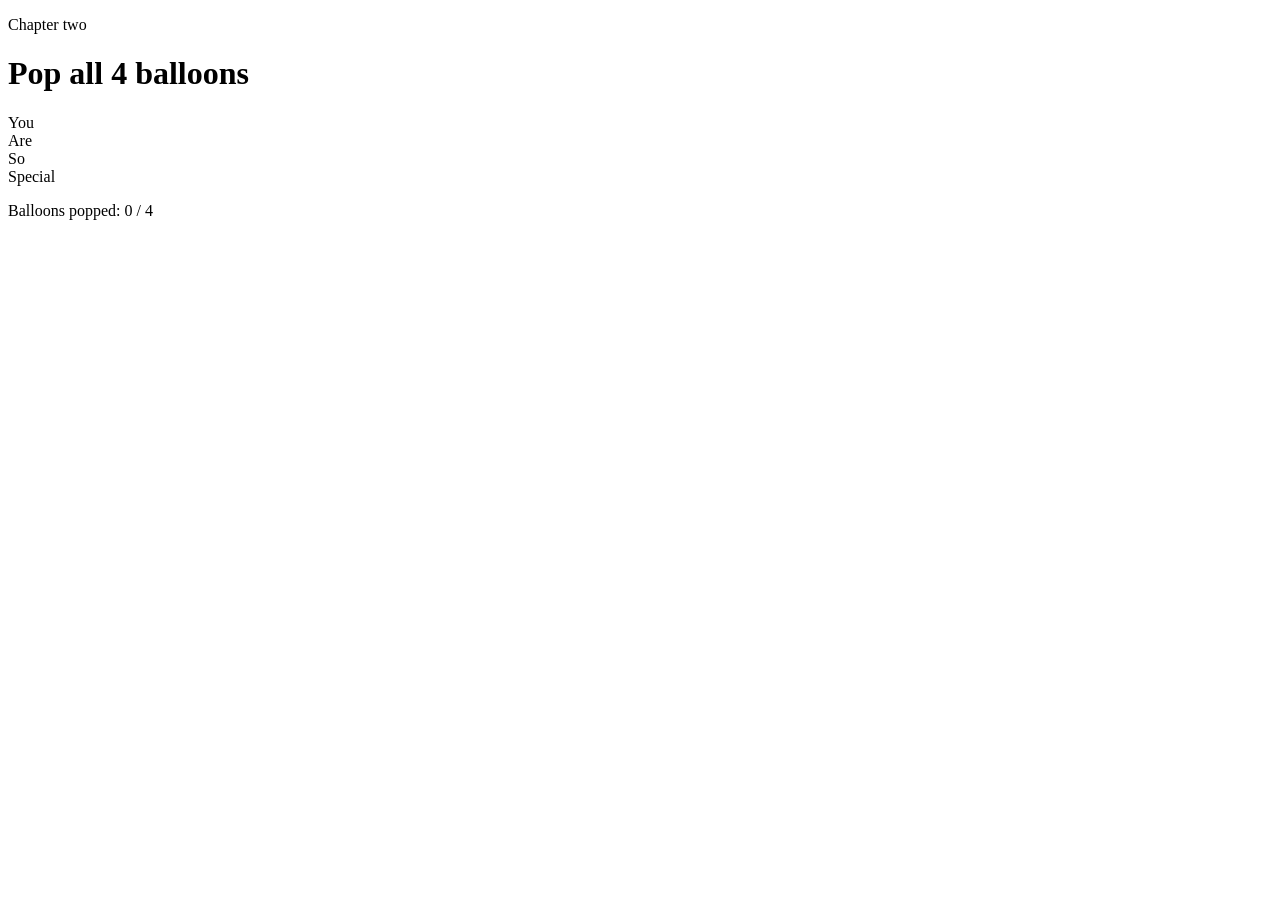
==== balloons.html @ f76d04a2 "Add files via upload" ====
<!DOCTYPE html>
<html lang="en">
<head>
<meta charset="UTF-8">
<meta name="viewport" content="width=device-width, initial-scale=1.0">
<title>Pop the Balloons ❤️</title>
<link rel="stylesheet" href="css/style.css">
<link href="https://fonts.googleapis.com/css2?family=Cormorant+Garamond:wght@600&family=Poppins:wght@400;600&display=swap" rel="stylesheet">
</head>
<body>
<div class="stars"></div>

<div class="page">
  <div class="card">
    <p class="eyebrow">Chapter two</p>
    <h1>Pop all 4 balloons</h1>

    <div class="balloon-grid">
      <div class="balloon red"><span>You</span></div>
      <div class="balloon blue"><span>Are</span></div>
      <div class="balloon yellow"><span>So</span></div>
      <div class="balloon pink"><span>Special</span></div>
    </div>

    <p class="status" id="status">Balloons popped: 0 / 4</p>
  </div>
</div>

<script src="js/script.js"></script>
</body>
</html>
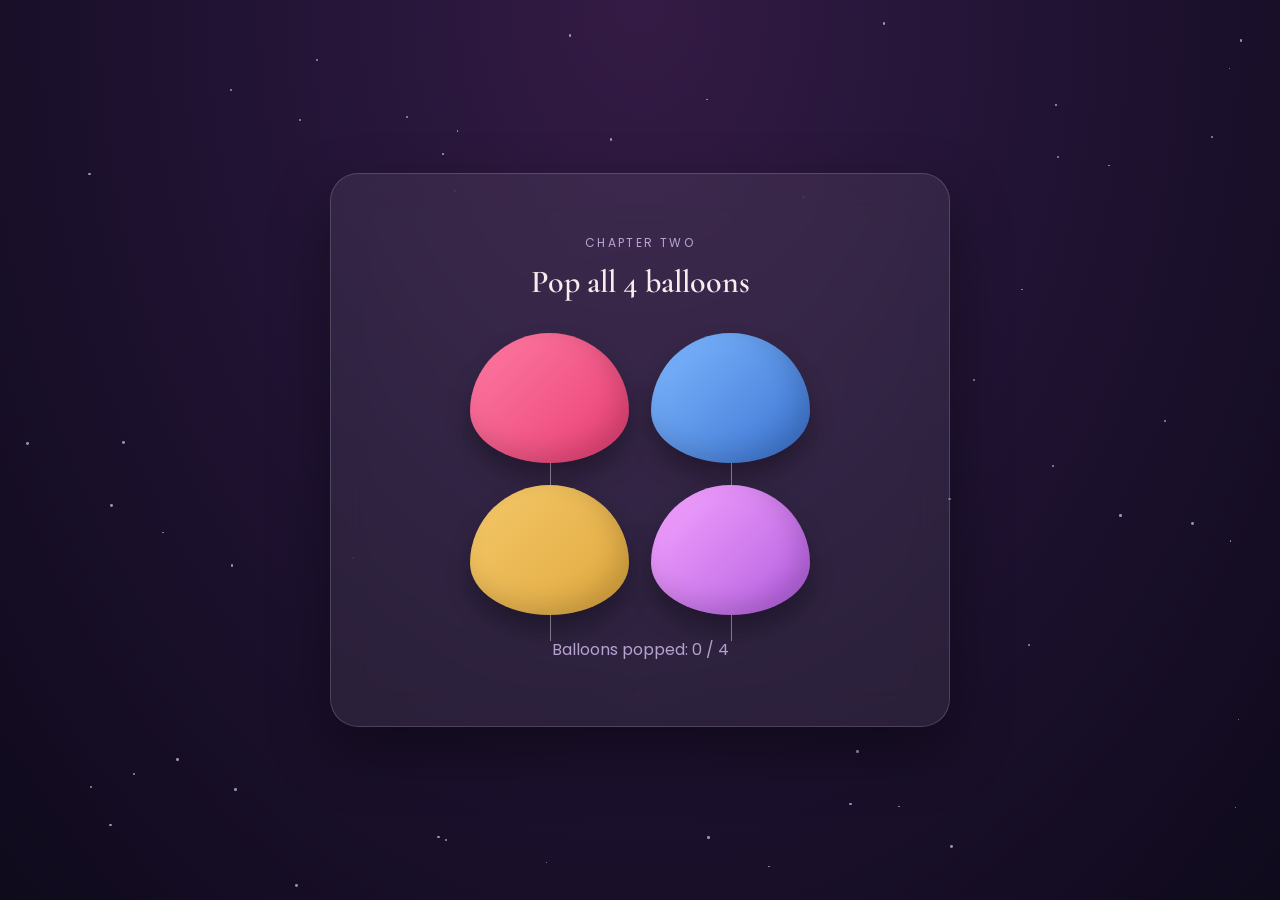
==== commit 9bfc4ad3: "Update balloons.html" ====
--- a/balloons.html
+++ b/balloons.html
@@ -16,10 +16,10 @@
     <h1>Pop all 4 balloons</h1>
 
     <div class="balloon-grid">
-      <div class="balloon red"><span>You</span></div>
-      <div class="balloon blue"><span>Are</span></div>
-      <div class="balloon yellow"><span>So</span></div>
-      <div class="balloon pink"><span>Special</span></div>
+      <div class="balloon red"><span>You are</span></div>
+      <div class="balloon blue"><span>my</span></div>
+      <div class="balloon yellow"><span>forever</span></div>
+      <div class="balloon pink"><span>headache😂</span></div>
     </div>
 
     <p class="status" id="status">Balloons popped: 0 / 4</p>
--- a/css/style.css
+++ b/css/style.css
@@ -0,0 +1,426 @@
+/* ===== Design tokens ===== */
+:root{
+  --bg-deep:#0f0a1c;
+  --bg-mid:#211334;
+  --bg-soft:#341b45;
+  --rose:#ff5d8f;
+  --rose-deep:#e83e73;
+  --gold:#f4c869;
+  --cream:#f8ecec;
+  --lavender:#b7a3d1;
+  --glass:rgba(255,255,255,.07);
+  --glass-border:rgba(255,255,255,.16);
+}
+
+*{box-sizing:border-box;}
+
+html,body{
+  margin:0;
+  padding:0;
+  min-height:100vh;
+  background:radial-gradient(ellipse at top,var(--bg-soft),var(--bg-mid) 45%,var(--bg-deep) 100%);
+  color:var(--cream);
+  font-family:'Poppins',sans-serif;
+  overflow-x:hidden;
+}
+
+@media (prefers-reduced-motion: reduce){
+  *{animation-duration:.01ms !important; animation-iteration-count:1 !important; transition-duration:.01ms !important;}
+}
+
+h1,h2,h3{
+  font-family:'Cormorant Garamond',serif;
+  font-weight:600;
+  margin:0;
+}
+
+.script{
+  font-family:'Great Vibes',cursive;
+  font-weight:400;
+}
+
+button{
+  font-family:'Poppins',sans-serif;
+  cursor:pointer;
+}
+
+a{color:var(--rose);}
+
+/* ===== Starfield (signature background element, every page) ===== */
+.stars{
+  position:fixed;
+  inset:0;
+  z-index:0;
+  pointer-events:none;
+  overflow:hidden;
+}
+.star{
+  position:absolute;
+  width:2px;
+  height:2px;
+  border-radius:50%;
+  background:var(--cream);
+  opacity:.6;
+  animation:twinkle 4s ease-in-out infinite;
+}
+.constellation-line{
+  position:absolute;
+  height:1px;
+  background:linear-gradient(90deg,transparent,var(--rose),transparent);
+  opacity:.25;
+  transform-origin:left center;
+}
+@keyframes twinkle{
+  0%,100%{opacity:.15;}
+  50%{opacity:.85;}
+}
+
+/* ===== Shared page shell ===== */
+.page{
+  position:relative;
+  z-index:1;
+  min-height:100vh;
+  display:flex;
+  align-items:center;
+  justify-content:center;
+  padding:32px 20px;
+  text-align:center;
+}
+.card{
+  width:100%;
+  max-width:620px;
+  background:var(--glass);
+  border:1px solid var(--glass-border);
+  backdrop-filter:blur(18px);
+  border-radius:28px;
+  padding:48px 36px;
+  box-shadow:0 25px 60px rgba(0,0,0,.4);
+  animation:fadeUp 1s ease both;
+}
+@keyframes fadeUp{
+  from{opacity:0; transform:translateY(24px);}
+  to{opacity:1; transform:translateY(0);}
+}
+.fade-out{
+  animation:fadeOut .5s ease forwards;
+}
+@keyframes fadeOut{
+  to{opacity:0; transform:translateY(-16px);}
+}
+
+.eyebrow{
+  letter-spacing:.2em;
+  text-transform:uppercase;
+  font-size:12px;
+  color:var(--lavender);
+  margin-bottom:10px;
+}
+
+.btn{
+  display:inline-block;
+  margin-top:28px;
+  padding:15px 42px;
+  border:none;
+  border-radius:40px;
+  background:linear-gradient(135deg,var(--rose),var(--rose-deep));
+  color:#fff;
+  font-size:17px;
+  font-weight:600;
+  letter-spacing:.02em;
+  box-shadow:0 12px 28px rgba(232,62,115,.35);
+  transition:transform .25s ease, box-shadow .25s ease;
+}
+.btn:hover{transform:translateY(-3px); box-shadow:0 16px 34px rgba(232,62,115,.45);}
+.btn:active{transform:scale(.97);}
+.btn-ghost{
+  background:transparent;
+  border:1px solid var(--glass-border);
+  box-shadow:none;
+}
+
+img.ph{
+  width:100%;
+  max-width:280px;
+  aspect-ratio:1/1;
+  object-fit:cover;
+  border-radius:20px;
+  border:3px solid rgba(255,255,255,.25);
+  box-shadow:0 20px 45px rgba(0,0,0,.4);
+}
+
+/* ===== Index page ===== */
+.title-name{
+  font-size:56px;
+  color:var(--gold);
+  margin:6px 0 2px;
+}
+.title-sub{
+  font-size:44px;
+  margin-bottom:4px;
+}
+.nickname{
+  font-size:18px;
+  color:var(--lavender);
+  margin-bottom:26px;
+  font-style:italic;
+}
+.question{
+  margin:28px 0 6px;
+  font-size:18px;
+  color:var(--cream);
+}
+.buttons{
+  display:flex;
+  gap:18px;
+  justify-content:center;
+  margin-top:18px;
+  flex-wrap:wrap;
+}
+.noBtn{position:relative; transition:transform .15s ease;}
+
+/* ===== Balloons page ===== */
+.balloon-grid{
+  display:grid;
+  grid-template-columns:repeat(2,1fr);
+  gap:22px;
+  max-width:340px;
+  margin:32px auto 8px;
+}
+.balloon{
+  position:relative;
+  height:130px;
+  border-radius:50% 50% 50% 50% / 60% 60% 40% 40%;
+  display:flex;
+  align-items:center;
+  justify-content:center;
+  color:#fff;
+  font-weight:600;
+  font-size:17px;
+  cursor:pointer;
+  box-shadow:inset -10px -10px 25px rgba(0,0,0,.15), 0 15px 25px rgba(0,0,0,.3);
+  transition:transform .25s ease;
+  animation:bob 3s ease-in-out infinite;
+}
+.balloon:nth-child(2){animation-delay:.4s;}
+.balloon:nth-child(3){animation-delay:.8s;}
+.balloon:nth-child(4){animation-delay:1.2s;}
+.balloon::after{
+  content:"";
+  position:absolute;
+  bottom:-26px;
+  left:50%;
+  width:1px;
+  height:26px;
+  background:rgba(255,255,255,.4);
+}
+.balloon.red{background:linear-gradient(135deg,#ff7ba3,var(--rose-deep));}
+.balloon.blue{background:linear-gradient(135deg,#7fb9ff,#3a72d1);}
+.balloon.yellow{background:linear-gradient(135deg,var(--gold),#e0a83e);}
+.balloon.pink{background:linear-gradient(135deg,#f6a6ff,#b25ce0);}
+.balloon:hover{transform:scale(1.05);}
+.balloon span{
+  opacity:0;
+  transition:opacity .2s ease;
+}
+.balloon.popped span{
+  opacity:1;
+}
+.balloon.popped{
+  animation:pop .45s ease forwards;
+  pointer-events:none;
+  background:transparent;
+  box-shadow:none;
+}
+.balloon.popped::after{
+  display:none;
+}
+@keyframes pop{
+  0%{transform:scale(1); opacity:1;}
+  40%{transform:scale(1.3); opacity:.6;}
+  70%{transform:scale(.85); opacity:1;}
+  100%{transform:scale(1); opacity:1;}
+}
+@keyframes bob{
+  0%,100%{transform:translateY(0);}
+  50%{transform:translateY(-10px);}
+}
+.status{
+  margin-top:22px;
+  font-size:16px;
+  color:var(--lavender);
+}
+
+/* ===== Cake page ===== */
+.cake-scene{
+  position:relative;
+  display:inline-block;
+  margin:22px 0 6px;
+  font-size:120px;
+  line-height:1;
+}
+.flame{
+  position:absolute;
+  top:-6px;
+  left:50%;
+  transform:translateX(-50%);
+  font-size:34px;
+  animation:flicker .5s ease-in-out infinite;
+}
+@keyframes flicker{
+  0%,100%{transform:translateX(-50%) scale(1) rotate(-2deg);}
+  50%{transform:translateX(-50%) scale(.85) rotate(2deg);}
+}
+.smoke{
+  display:none;
+  position:absolute;
+  top:-10px;
+  left:50%;
+  transform:translateX(-50%);
+  font-size:28px;
+  animation:smokeUp 2s ease forwards;
+}
+@keyframes smokeUp{
+  0%{opacity:1; transform:translateX(-50%) translateY(0);}
+  100%{opacity:0; transform:translateX(-50%) translateY(-70px);}
+}
+
+/* ===== Wish page ===== */
+.countdown{
+  width:110px; height:110px;
+  margin:26px auto 10px;
+  border-radius:50%;
+  background:radial-gradient(circle,var(--rose),var(--rose-deep));
+  display:flex; align-items:center; justify-content:center;
+  font-size:48px; font-weight:700;
+  box-shadow:0 0 45px rgba(255,93,143,.55);
+  animation:pulse 1s ease-in-out infinite;
+}
+@keyframes pulse{
+  0%,100%{transform:scale(1);}
+  50%{transform:scale(1.12);}
+}
+
+/* ===== Roses page ===== */
+.rose-emoji{
+  font-size:100px;
+  margin:18px 0;
+  display:block;
+  animation:sway 4s ease-in-out infinite;
+}
+@keyframes sway{
+  0%,100%{transform:rotate(-3deg);}
+  50%{transform:rotate(3deg);}
+}
+.petal{
+  position:fixed;
+  top:-30px;
+  font-size:20px;
+  pointer-events:none;
+  z-index:2;
+  animation:petalFall linear forwards;
+}
+@keyframes petalFall{
+  to{transform:translateY(115vh) rotate(360deg); opacity:.2;}
+}
+
+/* ===== Memories page ===== */
+.card-stack{
+  position:relative;
+  width:280px;
+  height:380px;
+  margin:26px auto 12px;
+  touch-action:pan-y;
+}
+.photo-card{
+  position:absolute;
+  inset:0;
+  border-radius:20px;
+  overflow:hidden;
+  background:linear-gradient(135deg,var(--bg-soft),var(--bg-mid));
+  box-shadow:0 20px 45px rgba(0,0,0,.4);
+  display:flex;
+  align-items:center;
+  justify-content:center;
+  transition:transform .35s ease, opacity .35s ease;
+  cursor:grab;
+  border:1px solid var(--glass-border);
+}
+.photo-card img{width:100%; height:100%; object-fit:cover;}
+.photo-card .fallback{font-size:52px; color:var(--lavender);}
+.swipe-hint{
+  margin-top:14px;
+  font-size:15px;
+  color:var(--lavender);
+  animation:pulseSwipe 1.6s ease-in-out infinite;
+}
+@keyframes pulseSwipe{
+  0%,100%{transform:translateX(0);}
+  50%{transform:translateX(10px);}
+}
+
+/* ===== Letter page ===== */
+.letter-box{
+  background:rgba(248,236,236,.95);
+  color:#3a2a3f;
+  border-radius:16px;
+  padding:38px 32px;
+  text-align:left;
+  font-size:17px;
+  line-height:1.9;
+  box-shadow:0 25px 55px rgba(0,0,0,.4);
+  min-height:260px;
+  white-space:pre-line;
+}
+.signature{
+  display:block;
+  margin-top:18px;
+  font-size:30px;
+  color:var(--rose-deep);
+  text-align:right;
+}
+
+/* ===== Final page ===== */
+.heart-float{
+  position:fixed;
+  bottom:-40px;
+  font-size:22px;
+  pointer-events:none;
+  z-index:2;
+  animation:floatUp linear forwards;
+}
+@keyframes floatUp{
+  to{transform:translateY(-115vh); opacity:0;}
+}
+.firework{
+  position:fixed;
+  width:6px; height:6px;
+  border-radius:50%;
+  pointer-events:none;
+  z-index:2;
+}
+.popup{
+  display:none;
+  position:fixed; inset:0;
+  z-index:5;
+  align-items:center;
+  justify-content:center;
+  background:rgba(10,6,18,.85);
+  padding:20px;
+}
+.popup-box{
+  max-width:420px;
+  text-align:center;
+  animation:fadeUp .6s ease both;
+}
+.popup-box h1{font-size:60px;}
+.popup-box h2{color:var(--gold); font-size:34px; margin:6px 0;}
+.popup-box p{margin-top:16px; line-height:1.8; color:var(--cream); font-size:16px;}
+
+/* ===== Responsive ===== */
+@media (max-width:480px){
+  .title-name{font-size:42px;}
+  .title-sub{font-size:32px;}
+  .card{padding:36px 22px;}
+  .cake-scene{font-size:96px;}
+  .card-stack{width:230px; height:320px;}
+}
